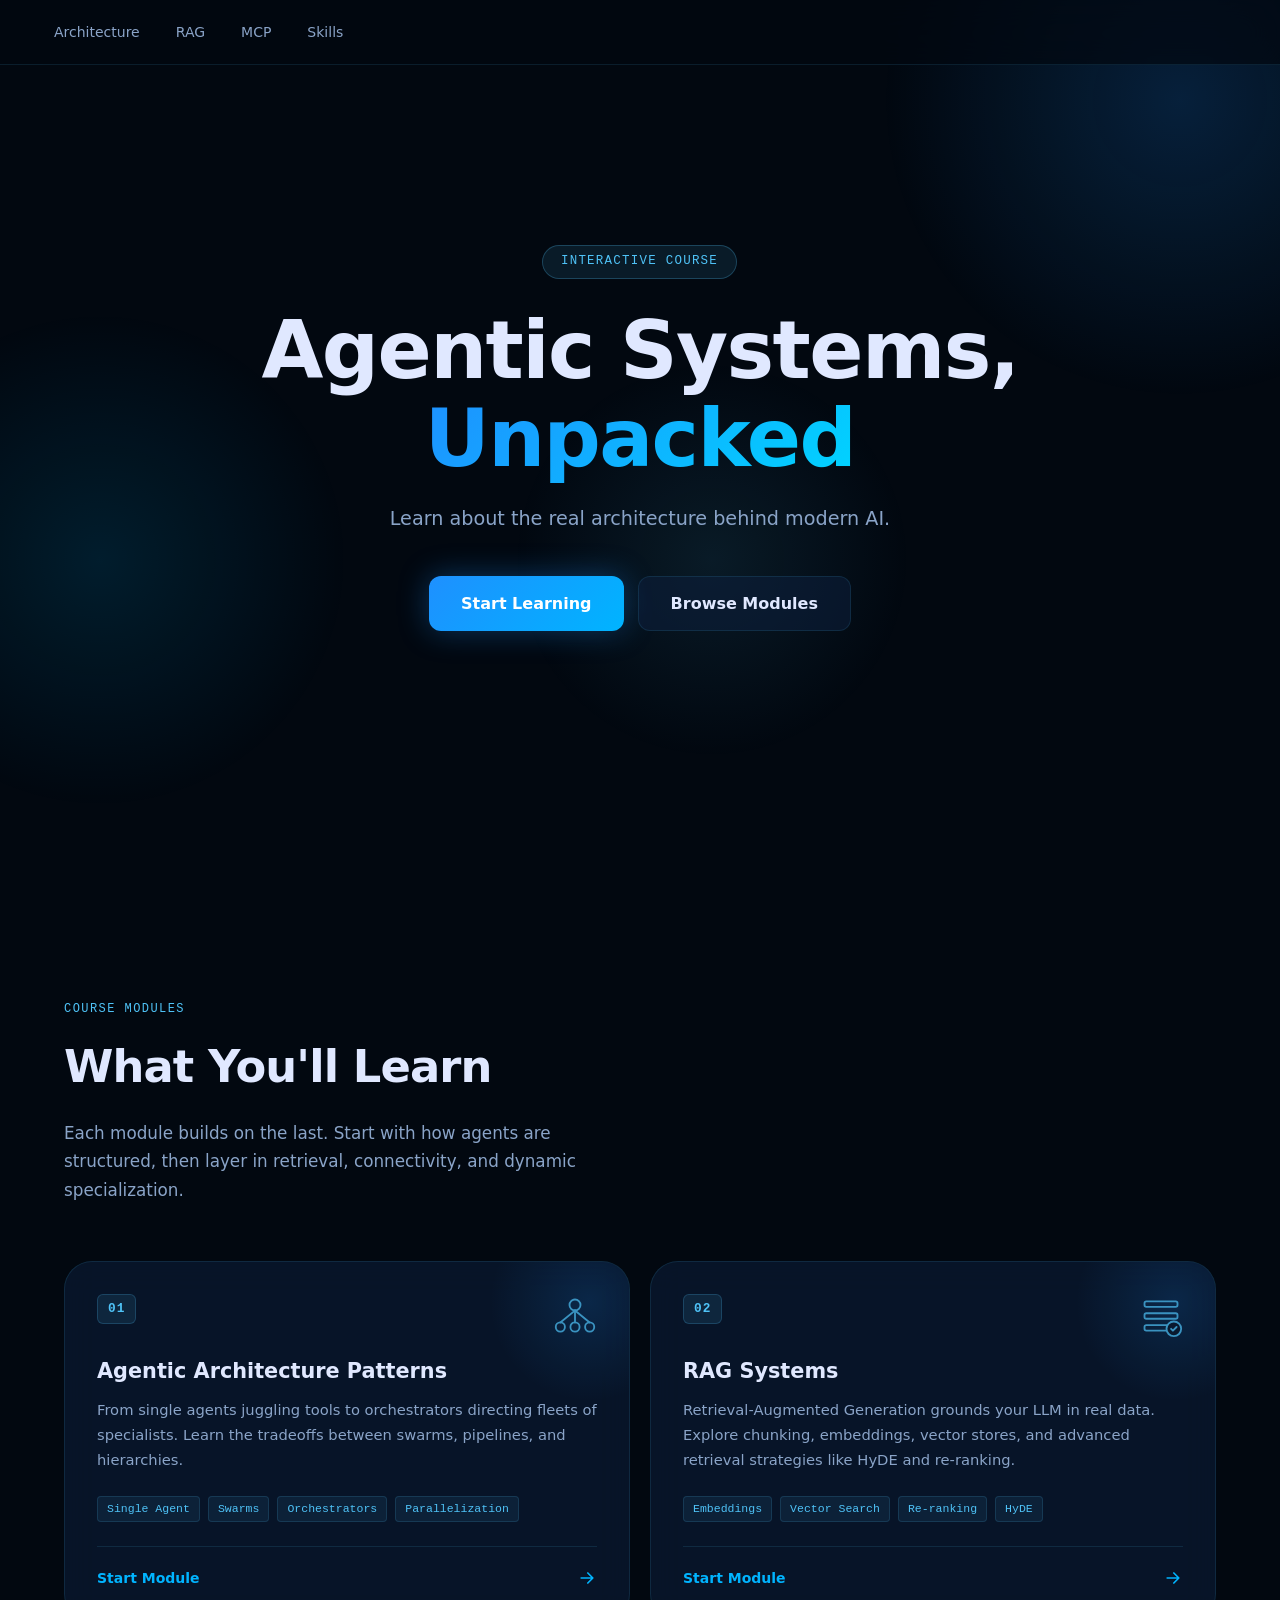
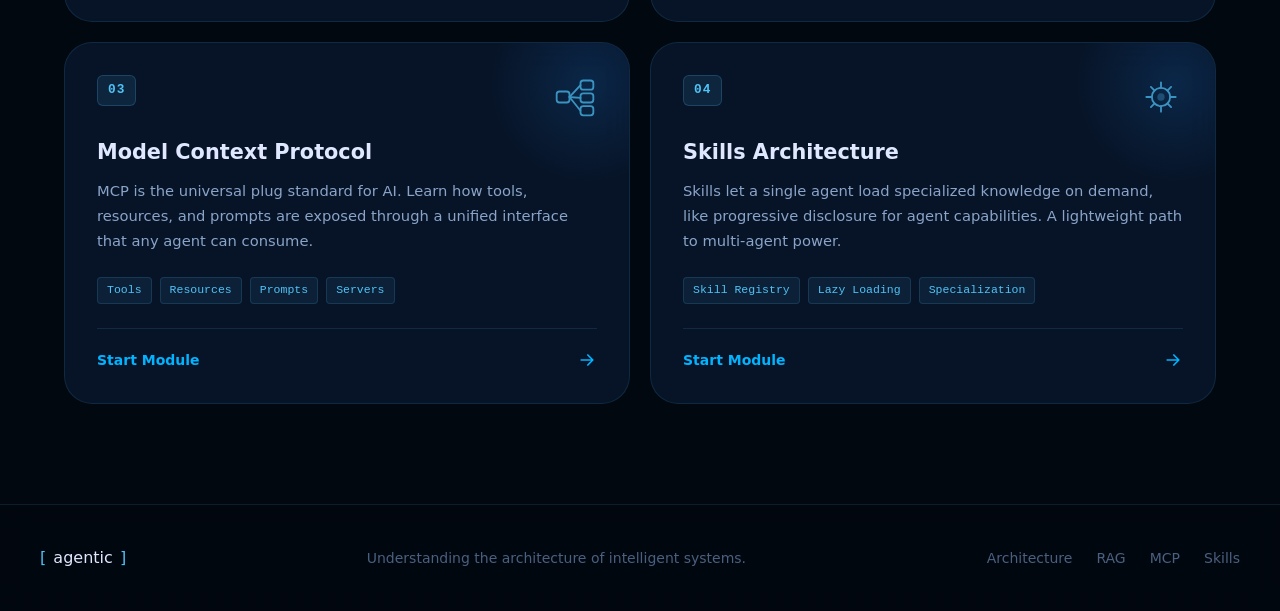
==== index.html @ d6c470d3 "added all files" ====
<!DOCTYPE html>
<html lang="en">
<head>
  <meta charset="UTF-8" />
  <meta name="viewport" content="width=device-width, initial-scale=1.0" />
  <title>Agentic Systems 101</title>
  <link rel="stylesheet" href="styles.css" />
</head>
<body>

  <!-- Nav -->
  <nav class="nav">
    <div class="nav-inner">
      <div class="nav-links">
        <a href="part1.html" class="nav-link">Architecture</a>
        <a href="part2.html" class="nav-link">RAG</a>
        <a href="part3.html" class="nav-link">MCP</a>
        <a href="part4.html" class="nav-link">Skills</a>
      </div>
    </div>
  </nav>

  <!-- Animated background orbs -->
  <div class="bg-orb orb-1"></div>
  <div class="bg-orb orb-2"></div>
  <div class="bg-orb orb-3"></div>

<!-- Hero -->
  <section class="hero">
    <div class="hero-inner">
      <div class="hero-badge">Interactive Course</div>
      <h1 class="hero-title">
        Agentic Systems,<br />
        <span class="hero-title-accent">Unpacked</span>
      </h1>
      <p class="hero-subtitle">
        Learn about the real architecture behind modern AI.
      </p>
      <div class="hero-cta-group">
        <a href="part1.html" class="btn-primary">Start Learning</a>
        <a href="#modules" class="btn-ghost">Browse Modules</a>
      </div>
    </div>
  </section>

  <!-- Modules -->
  <section class="modules" id="modules">
    <div class="section-inner">
      <div class="section-label">Course Modules</div>
      <h2 class="section-title">What You'll Learn</h2>
      <p class="section-subtitle">
        Each module builds on the last. Start with how agents are structured,
        then layer in retrieval, connectivity, and dynamic specialization.
      </p>

      <div class="modules-grid">

        <!-- Part 1 -->
        <a href="part1.html" class="module-card" data-module="01">
          <div class="module-glow"></div>
          <div class="module-top">
            <span class="module-number">01</span>
            <div class="module-icon">
              <svg viewBox="0 0 48 48" fill="none" xmlns="http://www.w3.org/2000/svg">
                <circle cx="24" cy="12" r="6" stroke="currentColor" stroke-width="2"/>
                <circle cx="8" cy="36" r="5" stroke="currentColor" stroke-width="2"/>
                <circle cx="40" cy="36" r="5" stroke="currentColor" stroke-width="2"/>
                <circle cx="24" cy="36" r="5" stroke="currentColor" stroke-width="2"/>
                <line x1="24" y1="18" x2="8" y2="31" stroke="currentColor" stroke-width="2" stroke-linecap="round"/>
                <line x1="24" y1="18" x2="24" y2="31" stroke="currentColor" stroke-width="2" stroke-linecap="round"/>
                <line x1="24" y1="18" x2="40" y2="31" stroke="currentColor" stroke-width="2" stroke-linecap="round"/>
              </svg>
            </div>
          </div>
          <h3 class="module-title">Agentic Architecture Patterns</h3>
          <p class="module-desc">
            From single agents juggling tools to orchestrators directing fleets of specialists.
            Learn the tradeoffs between swarms, pipelines, and hierarchies.
          </p>
          <div class="module-tags">
            <span class="tag">Single Agent</span>
            <span class="tag">Swarms</span>
            <span class="tag">Orchestrators</span>
            <span class="tag">Parallelization</span>
          </div>
          <div class="module-footer">
            <span class="module-cta">Start Module</span>
            <svg class="arrow-icon" viewBox="0 0 24 24" fill="none">
              <path d="M5 12h14M13 6l6 6-6 6" stroke="currentColor" stroke-width="2" stroke-linecap="round" stroke-linejoin="round"/>
            </svg>
          </div>
        </a>

        <!-- Part 2 -->
        <a href="part2.html" class="module-card" data-module="02">
          <div class="module-glow"></div>
          <div class="module-top">
            <span class="module-number">02</span>
            <div class="module-icon">
              <svg viewBox="0 0 48 48" fill="none" xmlns="http://www.w3.org/2000/svg">
                <rect x="6" y="8" width="36" height="6" rx="2" stroke="currentColor" stroke-width="2"/>
                <rect x="6" y="21" width="36" height="6" rx="2" stroke="currentColor" stroke-width="2"/>
                <rect x="6" y="34" width="36" height="6" rx="2" stroke="currentColor" stroke-width="2"/>
                <circle cx="38" cy="38" r="8" fill="#0a1628" stroke="currentColor" stroke-width="2"/>
                <path d="M35 38l2 2 4-4" stroke="currentColor" stroke-width="2" stroke-linecap="round" stroke-linejoin="round"/>
              </svg>
            </div>
          </div>
          <h3 class="module-title">RAG Systems</h3>
          <p class="module-desc">
            Retrieval-Augmented Generation grounds your LLM in real data. Explore chunking,
            embeddings, vector stores, and advanced retrieval strategies like HyDE and re-ranking.
          </p>
          <div class="module-tags">
            <span class="tag">Embeddings</span>
            <span class="tag">Vector Search</span>
            <span class="tag">Re-ranking</span>
            <span class="tag">HyDE</span>
          </div>
          <div class="module-footer">
            <span class="module-cta">Start Module</span>
            <svg class="arrow-icon" viewBox="0 0 24 24" fill="none">
              <path d="M5 12h14M13 6l6 6-6 6" stroke="currentColor" stroke-width="2" stroke-linecap="round" stroke-linejoin="round"/>
            </svg>
          </div>
        </a>

        <!-- Part 3 -->
        <a href="part3.html" class="module-card" data-module="03">
          <div class="module-glow"></div>
          <div class="module-top">
            <span class="module-number">03</span>
            <div class="module-icon">
              <svg viewBox="0 0 48 48" fill="none" xmlns="http://www.w3.org/2000/svg">
                <rect x="4" y="18" width="14" height="12" rx="3" stroke="currentColor" stroke-width="2"/>
                <rect x="30" y="6" width="14" height="10" rx="3" stroke="currentColor" stroke-width="2"/>
                <rect x="30" y="20" width="14" height="10" rx="3" stroke="currentColor" stroke-width="2"/>
                <rect x="30" y="34" width="14" height="10" rx="3" stroke="currentColor" stroke-width="2"/>
                <line x1="18" y1="24" x2="30" y2="11" stroke="currentColor" stroke-width="2" stroke-linecap="round"/>
                <line x1="18" y1="24" x2="30" y2="25" stroke="currentColor" stroke-width="2" stroke-linecap="round"/>
                <line x1="18" y1="24" x2="30" y2="39" stroke="currentColor" stroke-width="2" stroke-linecap="round"/>
              </svg>
            </div>
          </div>
          <h3 class="module-title">Model Context Protocol</h3>
          <p class="module-desc">
            MCP is the universal plug standard for AI. Learn how tools, resources, and prompts
            are exposed through a unified interface that any agent can consume.
          </p>
          <div class="module-tags">
            <span class="tag">Tools</span>
            <span class="tag">Resources</span>
            <span class="tag">Prompts</span>
            <span class="tag">Servers</span>
          </div>
          <div class="module-footer">
            <span class="module-cta">Start Module</span>
            <svg class="arrow-icon" viewBox="0 0 24 24" fill="none">
              <path d="M5 12h14M13 6l6 6-6 6" stroke="currentColor" stroke-width="2" stroke-linecap="round" stroke-linejoin="round"/>
            </svg>
          </div>
        </a>

        <!-- Part 4 -->
        <a href="part4.html" class="module-card" data-module="04">
          <div class="module-glow"></div>
          <div class="module-top">
            <span class="module-number">04</span>
            <div class="module-icon">
              <svg viewBox="0 0 48 48" fill="none" xmlns="http://www.w3.org/2000/svg">
                <circle cx="24" cy="24" r="10" stroke="currentColor" stroke-width="2"/>
                <path d="M24 14V8M24 40v-6M14 24H8M40 24h-6" stroke="currentColor" stroke-width="2" stroke-linecap="round"/>
                <path d="M17 17l-4-4M35 35l-4-4M31 17l4-4M13 35l4-4" stroke="currentColor" stroke-width="2" stroke-linecap="round"/>
                <circle cx="24" cy="24" r="4" fill="currentColor" opacity="0.4"/>
              </svg>
            </div>
          </div>
          <h3 class="module-title">Skills Architecture</h3>
          <p class="module-desc">
            Skills let a single agent load specialized knowledge on demand, like progressive
            disclosure for agent capabilities. A lightweight path to multi-agent power.
          </p>
          <div class="module-tags">
            <span class="tag">Skill Registry</span>
            <span class="tag">Lazy Loading</span>
            <span class="tag">Specialization</span>
          </div>
          <div class="module-footer">
            <span class="module-cta">Start Module</span>
            <svg class="arrow-icon" viewBox="0 0 24 24" fill="none">
              <path d="M5 12h14M13 6l6 6-6 6" stroke="currentColor" stroke-width="2" stroke-linecap="round" stroke-linejoin="round"/>
            </svg>
          </div>
        </a>

      </div>
    </div>
  </section>

  <!-- Footer -->
  <footer class="footer">
    <div class="footer-inner">
      <div class="footer-logo">
        <span class="logo-bracket">[</span>
        <span class="logo-text">agentic</span>
        <span class="logo-bracket">]</span>
      </div>
      <p class="footer-tagline">Understanding the architecture of intelligent systems.</p>
      <div class="footer-links">
        <a href="part1.html">Architecture</a>
        <a href="part2.html">RAG</a>
        <a href="part3.html">MCP</a>
        <a href="part4.html">Skills</a>
      </div>
    </div>
  </footer>

  <script>
    // Parallax orbs on mouse move
    document.addEventListener('mousemove', (e) => {
      const x = (e.clientX / window.innerWidth - 0.5) * 2;
      const y = (e.clientY / window.innerHeight - 0.5) * 2;
      document.querySelector('.orb-1').style.transform =
        `translate(${x * 20}px, ${y * 20}px)`;
      document.querySelector('.orb-2').style.transform =
        `translate(${x * -15}px, ${y * -15}px)`;
      document.querySelector('.orb-3').style.transform =
        `translate(${x * 10}px, ${y * -10}px)`;
    });

    // Intersection observer for card entrance animation
    const cards = document.querySelectorAll('.module-card, .feature-card');
    const observer = new IntersectionObserver((entries) => {
      entries.forEach(entry => {
        if (entry.isIntersecting) {
          entry.target.classList.add('visible');
        }
      });
    }, { threshold: 0.1 });
    cards.forEach(card => observer.observe(card));
  </script>

</body>
</html>
---- styles.css ----
/* ============================================================
   RESET & BASE
   ============================================================ */
*, *::before, *::after {
  box-sizing: border-box;
  margin: 0;
  padding: 0;
}

:root {
  --navy-deepest: #020810;
  --navy-deep:    #050d1a;
  --navy-base:    #0a1628;
  --navy-mid:     #0d1f3c;
  --navy-light:   #132848;

  --glass-bg:     rgba(13, 31, 60, 0.55);
  --glass-border: rgba(79, 195, 247, 0.12);
  --glass-hover:  rgba(13, 31, 60, 0.75);

  --blue-primary: #1e90ff;
  --blue-bright:  #00b4ff;
  --blue-glow:    #0066cc;
  --blue-accent:  #4fc3f7;
  --cyan:         #00d4ff;

  --text-primary:   #e0e8ff;
  --text-secondary: #8aa4c8;
  --text-muted:     #4a6080;

  --font-sans: 'Inter', 'Segoe UI', system-ui, -apple-system, sans-serif;
  --font-mono: 'JetBrains Mono', 'Fira Code', 'Cascadia Code', monospace;

  --radius-sm:  6px;
  --radius-md:  12px;
  --radius-lg:  20px;
  --radius-xl:  28px;
}

html {
  scroll-behavior: smooth;
}

body {
  font-family: var(--font-sans);
  background-color: var(--navy-deepest);
  color: var(--text-primary);
  min-height: 100vh;
  overflow-x: hidden;
  line-height: 1.6;
}

a {
  text-decoration: none;
  color: inherit;
}

/* ============================================================
   BACKGROUND ORBS
   ============================================================ */
.bg-orb {
  position: fixed;
  border-radius: 50%;
  pointer-events: none;
  z-index: 0;
  transition: transform 0.8s cubic-bezier(0.25, 0.46, 0.45, 0.94);
  will-change: transform;
}

.orb-1 {
  width: 600px;
  height: 600px;
  background: radial-gradient(circle, rgba(30, 144, 255, 0.18) 0%, transparent 70%);
  top: -200px;
  right: -200px;
}

.orb-2 {
  width: 500px;
  height: 500px;
  background: radial-gradient(circle, rgba(0, 180, 255, 0.12) 0%, transparent 70%);
  bottom: 10%;
  left: -150px;
}

.orb-3 {
  width: 400px;
  height: 400px;
  background: radial-gradient(circle, rgba(79, 195, 247, 0.10) 0%, transparent 70%);
  top: 40%;
  left: 40%;
}

/* ============================================================
   NAV
   ============================================================ */
.nav {
  position: fixed;
  top: 0;
  left: 0;
  right: 0;
  z-index: 100;
  padding: 0 24px;
  background: rgba(2, 8, 16, 0.7);
  backdrop-filter: blur(20px);
  -webkit-backdrop-filter: blur(20px);
  border-bottom: 1px solid var(--glass-border);
}

.nav-inner {
  max-width: 1200px;
  margin: 0 auto;
  height: 64px;
  display: flex;
  align-items: center;
  justify-content: space-between;
}

.nav-logo {
  font-family: var(--font-mono);
  font-size: 1.1rem;
  font-weight: 600;
  letter-spacing: 0.02em;
}

.logo-bracket {
  color: var(--blue-accent);
}

.logo-text {
  color: var(--text-primary);
  margin: 0 2px;
}

.nav-links {
  display: flex;
  gap: 8px;
}

.nav-link {
  padding: 6px 14px;
  border-radius: var(--radius-sm);
  font-size: 0.875rem;
  color: var(--text-secondary);
  transition: color 0.2s, background 0.2s;
}

.nav-link:hover {
  color: var(--text-primary);
  background: var(--glass-bg);
}

/* ============================================================
   HERO
   ============================================================ */
.hero {
  position: relative;
  z-index: 1;
  min-height: 100vh;
  display: flex;
  align-items: center;
  padding: 120px 24px 80px;
}

.hero-inner {
  max-width: 800px;
  margin: 0 auto;
  text-align: center;
}

.hero-badge {
  display: inline-block;
  font-family: var(--font-mono);
  font-size: 0.78rem;
  font-weight: 500;
  letter-spacing: 0.1em;
  text-transform: uppercase;
  color: var(--blue-accent);
  background: rgba(79, 195, 247, 0.1);
  border: 1px solid rgba(79, 195, 247, 0.25);
  border-radius: 100px;
  padding: 6px 18px;
  margin-bottom: 28px;
  animation: fadeSlideDown 0.7s ease both;
}

.hero-title {
  font-size: clamp(2.8rem, 7vw, 5rem);
  font-weight: 800;
  line-height: 1.1;
  letter-spacing: -0.02em;
  color: var(--text-primary);
  margin-bottom: 20px;
  animation: fadeSlideDown 0.7s 0.1s ease both;
}

.hero-title-accent {
  background: linear-gradient(135deg, var(--blue-primary) 0%, var(--cyan) 100%);
  -webkit-background-clip: text;
  -webkit-text-fill-color: transparent;
  background-clip: text;
}

.hero-subtitle {
  font-size: clamp(1rem, 2vw, 1.2rem);
  color: var(--text-secondary);
  max-width: 620px;
  margin: 0 auto 40px;
  line-height: 1.7;
  animation: fadeSlideDown 0.7s 0.2s ease both;
}

.hero-cta-group {
  display: flex;
  gap: 14px;
  justify-content: center;
  flex-wrap: wrap;
  margin-bottom: 64px;
  animation: fadeSlideDown 0.7s 0.3s ease both;
}

.btn-primary {
  display: inline-flex;
  align-items: center;
  gap: 8px;
  padding: 14px 32px;
  border-radius: var(--radius-md);
  font-size: 1rem;
  font-weight: 600;
  color: #fff;
  background: linear-gradient(135deg, var(--blue-primary), var(--blue-bright));
  box-shadow: 0 0 30px rgba(30, 144, 255, 0.35), 0 4px 16px rgba(0, 0, 0, 0.3);
  transition: transform 0.2s, box-shadow 0.2s;
}

.btn-primary:hover {
  transform: translateY(-2px);
  box-shadow: 0 0 45px rgba(30, 144, 255, 0.5), 0 8px 24px rgba(0, 0, 0, 0.4);
}

.btn-ghost {
  display: inline-flex;
  align-items: center;
  gap: 8px;
  padding: 14px 32px;
  border-radius: var(--radius-md);
  font-size: 1rem;
  font-weight: 600;
  color: var(--text-primary);
  background: var(--glass-bg);
  border: 1px solid var(--glass-border);
  backdrop-filter: blur(12px);
  transition: background 0.2s, border-color 0.2s, transform 0.2s;
}

.btn-ghost:hover {
  background: var(--glass-hover);
  border-color: rgba(79, 195, 247, 0.25);
  transform: translateY(-2px);
}

.hero-stats {
  display: flex;
  align-items: center;
  justify-content: center;
  gap: 32px;
  animation: fadeSlideDown 0.7s 0.4s ease both;
}

.stat {
  display: flex;
  flex-direction: column;
  align-items: center;
  gap: 4px;
}

.stat-number {
  font-size: 2rem;
  font-weight: 800;
  background: linear-gradient(135deg, var(--blue-accent), var(--cyan));
  -webkit-background-clip: text;
  -webkit-text-fill-color: transparent;
  background-clip: text;
  line-height: 1;
}

.stat-label {
  font-size: 0.8rem;
  text-transform: uppercase;
  letter-spacing: 0.08em;
  color: var(--text-muted);
}

.stat-divider {
  width: 1px;
  height: 40px;
  background: var(--glass-border);
}

/* ============================================================
   SECTIONS SHARED
   ============================================================ */
.section-inner {
  max-width: 1200px;
  margin: 0 auto;
  padding: 0 24px;
}

.section-label {
  font-family: var(--font-mono);
  font-size: 0.75rem;
  font-weight: 500;
  letter-spacing: 0.12em;
  text-transform: uppercase;
  color: var(--blue-accent);
  margin-bottom: 12px;
}

.section-title {
  font-size: clamp(1.8rem, 4vw, 2.8rem);
  font-weight: 800;
  letter-spacing: -0.02em;
  color: var(--text-primary);
  margin-bottom: 16px;
}

.section-subtitle {
  font-size: 1.05rem;
  color: var(--text-secondary);
  max-width: 560px;
  line-height: 1.7;
}

/* ============================================================
   MODULES SECTION
   ============================================================ */
.modules {
  position: relative;
  z-index: 1;
  padding: 100px 0;
}

.modules-grid {
  display: grid;
  grid-template-columns: repeat(2, 1fr);
  gap: 20px;
  margin-top: 56px;
}

/* Module Cards */
.module-card {
  position: relative;
  display: flex;
  flex-direction: column;
  padding: 32px;
  border-radius: var(--radius-xl);
  background: var(--glass-bg);
  border: 1px solid var(--glass-border);
  backdrop-filter: blur(16px);
  -webkit-backdrop-filter: blur(16px);
  cursor: pointer;
  overflow: hidden;
  transition: transform 0.3s ease, border-color 0.3s ease, box-shadow 0.3s ease;
  opacity: 0;
  transform: translateY(24px);
}

.module-card.visible {
  opacity: 1;
  transform: translateY(0);
  transition: opacity 0.5s ease, transform 0.5s ease, border-color 0.3s ease, box-shadow 0.3s ease;
}

.module-card:hover {
  border-color: rgba(79, 195, 247, 0.3);
  box-shadow: 0 0 60px rgba(30, 144, 255, 0.12), 0 20px 40px rgba(0, 0, 0, 0.3);
  transform: translateY(-4px);
}

.module-glow {
  position: absolute;
  top: -60px;
  right: -60px;
  width: 200px;
  height: 200px;
  background: radial-gradient(circle, rgba(30, 144, 255, 0.15) 0%, transparent 70%);
  pointer-events: none;
  transition: opacity 0.3s;
}

.module-card:hover .module-glow {
  opacity: 1.5;
}

.module-top {
  display: flex;
  align-items: flex-start;
  justify-content: space-between;
  margin-bottom: 20px;
}

.module-number {
  font-family: var(--font-mono);
  font-size: 0.8rem;
  font-weight: 600;
  letter-spacing: 0.08em;
  color: var(--blue-accent);
  background: rgba(79, 195, 247, 0.1);
  border: 1px solid rgba(79, 195, 247, 0.2);
  border-radius: 6px;
  padding: 4px 10px;
}

.module-icon {
  width: 44px;
  height: 44px;
  color: var(--blue-accent);
  opacity: 0.7;
  transition: opacity 0.2s;
}

.module-card:hover .module-icon {
  opacity: 1;
}

.module-icon svg {
  width: 100%;
  height: 100%;
}

.module-title {
  font-size: 1.3rem;
  font-weight: 700;
  color: var(--text-primary);
  margin-bottom: 12px;
  line-height: 1.3;
}

.module-desc {
  font-size: 0.92rem;
  color: var(--text-secondary);
  line-height: 1.7;
  flex: 1;
  margin-bottom: 24px;
}

.module-tags {
  display: flex;
  flex-wrap: wrap;
  gap: 8px;
  margin-bottom: 24px;
}

.tag {
  font-family: var(--font-mono);
  font-size: 0.72rem;
  color: var(--blue-accent);
  background: rgba(79, 195, 247, 0.08);
  border: 1px solid rgba(79, 195, 247, 0.15);
  border-radius: 4px;
  padding: 3px 9px;
}

.module-footer {
  display: flex;
  align-items: center;
  justify-content: space-between;
  padding-top: 20px;
  border-top: 1px solid var(--glass-border);
}

.module-cta {
  font-size: 0.875rem;
  font-weight: 600;
  color: var(--blue-bright);
}

.arrow-icon {
  width: 20px;
  height: 20px;
  color: var(--blue-bright);
  transition: transform 0.2s;
}

.module-card:hover .arrow-icon {
  transform: translateX(4px);
}

/* ============================================================
   FEATURES SECTION
   ============================================================ */
.features {
  position: relative;
  z-index: 1;
  padding: 80px 0 120px;
}

.features-grid {
  display: grid;
  grid-template-columns: repeat(3, 1fr);
  gap: 20px;
  margin-top: 56px;
}

.feature-card {
  padding: 32px 28px;
  border-radius: var(--radius-lg);
  background: var(--glass-bg);
  border: 1px solid var(--glass-border);
  backdrop-filter: blur(16px);
  -webkit-backdrop-filter: blur(16px);
  opacity: 0;
  transform: translateY(20px);
  transition: opacity 0.5s ease, transform 0.5s ease;
}

.feature-card.visible {
  opacity: 1;
  transform: translateY(0);
}

.feature-icon {
  width: 44px;
  height: 44px;
  margin-bottom: 20px;
  color: var(--blue-accent);
}

.feature-icon svg {
  width: 100%;
  height: 100%;
}

.feature-title {
  font-size: 1.1rem;
  font-weight: 700;
  color: var(--text-primary);
  margin-bottom: 10px;
}

.feature-desc {
  font-size: 0.9rem;
  color: var(--text-secondary);
  line-height: 1.7;
}

/* ============================================================
   FOOTER
   ============================================================ */
.footer {
  position: relative;
  z-index: 1;
  border-top: 1px solid var(--glass-border);
  padding: 40px 24px;
  background: rgba(2, 8, 16, 0.6);
  backdrop-filter: blur(12px);
}

.footer-inner {
  max-width: 1200px;
  margin: 0 auto;
  display: flex;
  align-items: center;
  justify-content: space-between;
  flex-wrap: wrap;
  gap: 16px;
}

.footer-tagline {
  font-size: 0.875rem;
  color: var(--text-muted);
}

.footer-links {
  display: flex;
  gap: 24px;
}

.footer-links a {
  font-size: 0.875rem;
  color: var(--text-muted);
  transition: color 0.2s;
}

.footer-links a:hover {
  color: var(--text-secondary);
}

/* ============================================================
   ANIMATIONS
   ============================================================ */
@keyframes fadeSlideDown {
  from {
    opacity: 0;
    transform: translateY(-16px);
  }
  to {
    opacity: 1;
    transform: translateY(0);
  }
}

/* ============================================================
   RESPONSIVE
   ============================================================ */
@media (max-width: 900px) {
  .modules-grid {
    grid-template-columns: 1fr;
  }

  .features-grid {
    grid-template-columns: 1fr;
  }

  .nav-links {
    display: none;
  }

  .hero-stats {
    gap: 20px;
  }
}

@media (max-width: 600px) {
  .hero {
    padding: 100px 16px 60px;
  }

  .section-inner {
    padding: 0 16px;
  }

  .modules {
    padding: 60px 0;
  }

  .features {
    padding: 60px 0 80px;
  }

  .module-card {
    padding: 24px;
  }

  .footer-inner {
    flex-direction: column;
    align-items: flex-start;
  }

  .hero-cta-group {
    flex-direction: column;
    align-items: center;
  }

  .btn-primary, .btn-ghost {
    width: 100%;
    justify-content: center;
    max-width: 280px;
  }
}
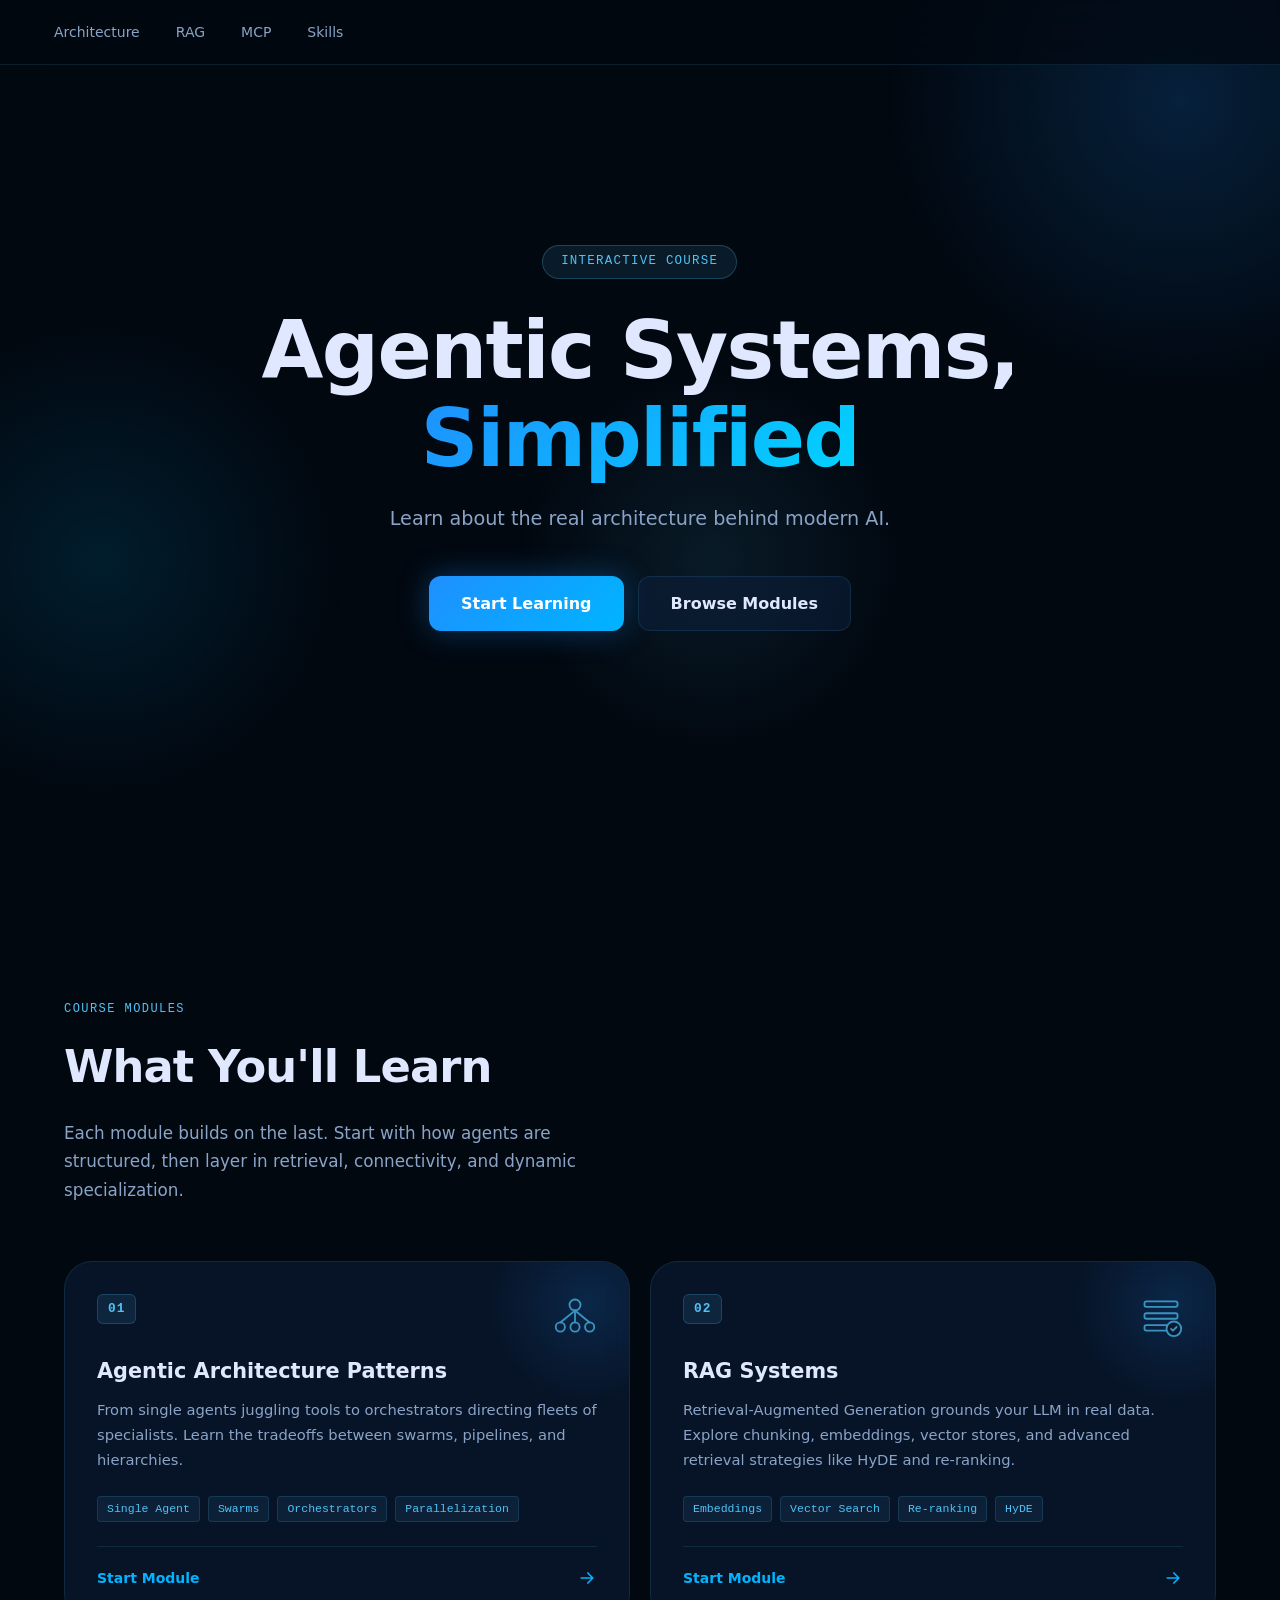
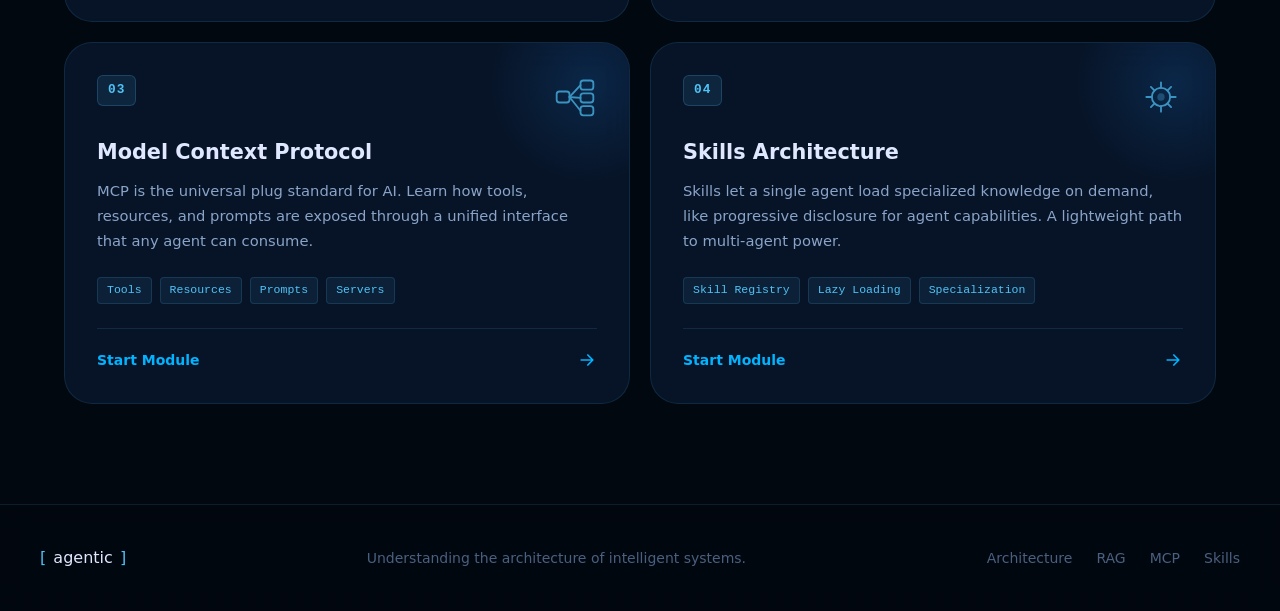
==== commit 38c17603: "updated flowchart diagrams" ====
--- a/index.html
+++ b/index.html
@@ -31,7 +31,7 @@
       <div class="hero-badge">Interactive Course</div>
       <h1 class="hero-title">
         Agentic Systems,<br />
-        <span class="hero-title-accent">Unpacked</span>
+        <span class="hero-title-accent">Simplified</span>
       </h1>
       <p class="hero-subtitle">
         Learn about the real architecture behind modern AI.
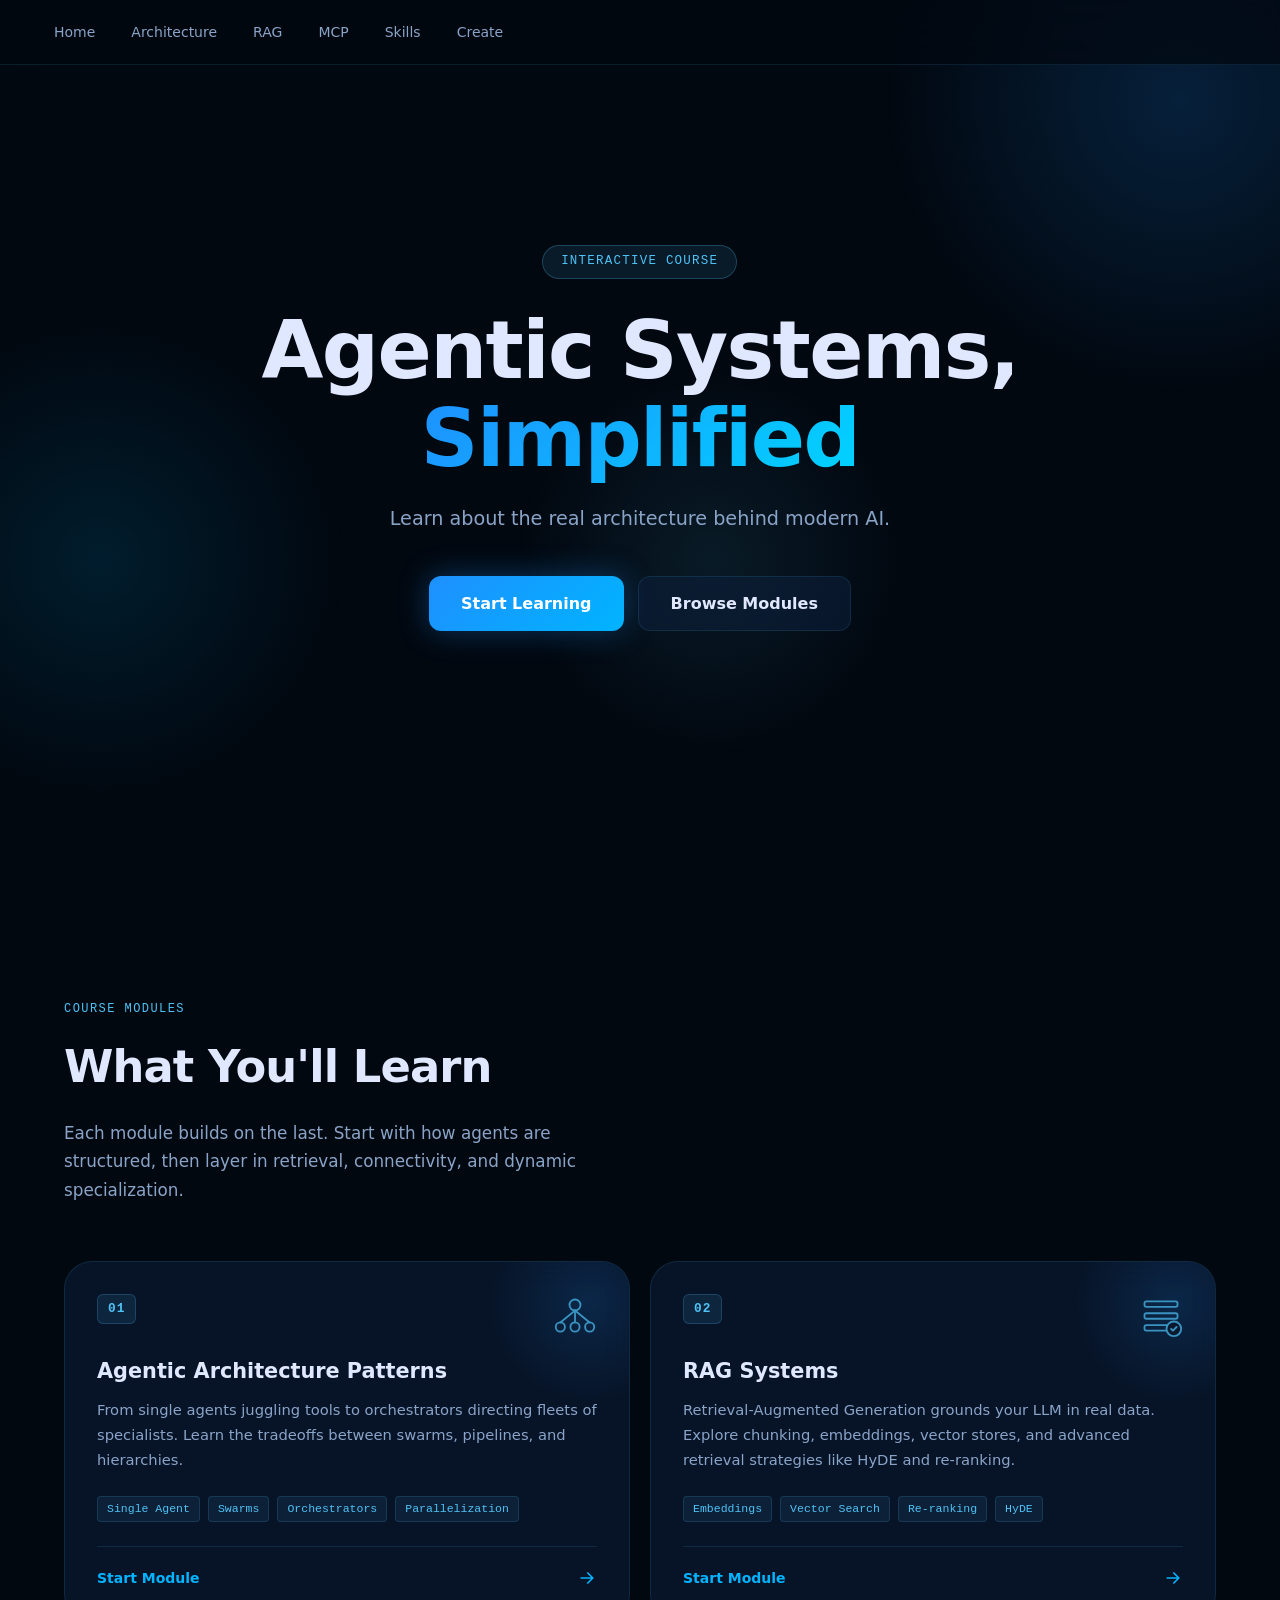
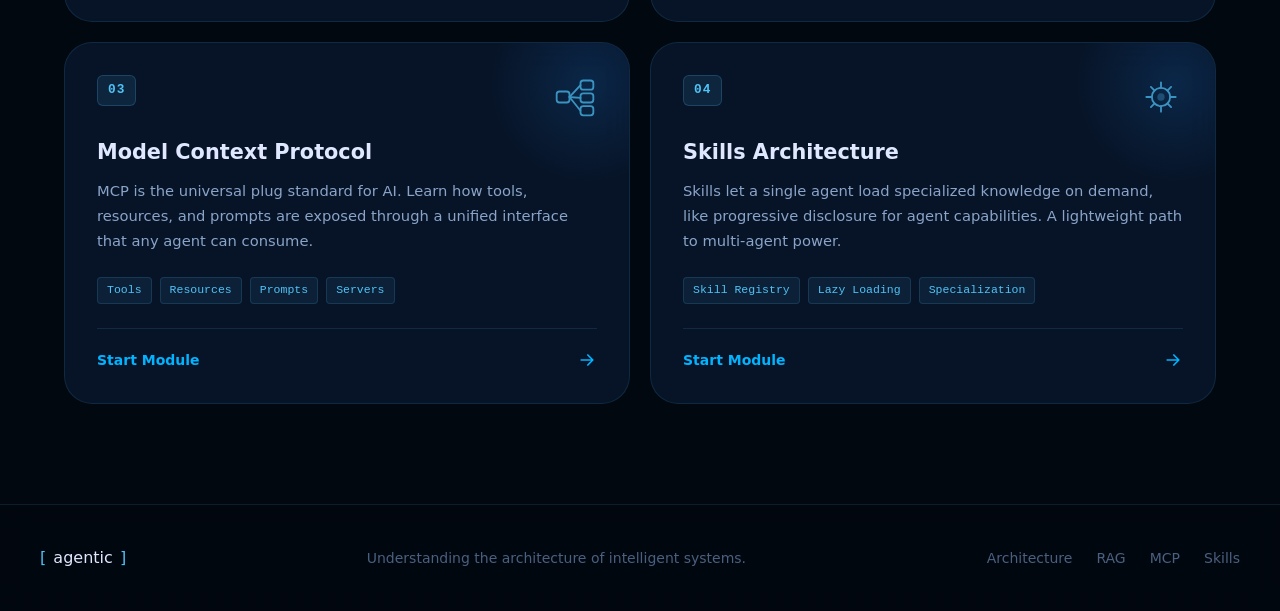
==== commit 6506c86b: "added interactive create section to the website" ====
--- a/index.html
+++ b/index.html
@@ -12,10 +12,12 @@
   <nav class="nav">
     <div class="nav-inner">
       <div class="nav-links">
+        <a href="index.html" class="nav-link nav-link--active">Home</a>
         <a href="part1.html" class="nav-link">Architecture</a>
         <a href="part2.html" class="nav-link">RAG</a>
         <a href="part3.html" class="nav-link">MCP</a>
         <a href="part4.html" class="nav-link">Skills</a>
+        <a href="create.html" class="nav-link">Create</a>
       </div>
     </div>
   </nav>
